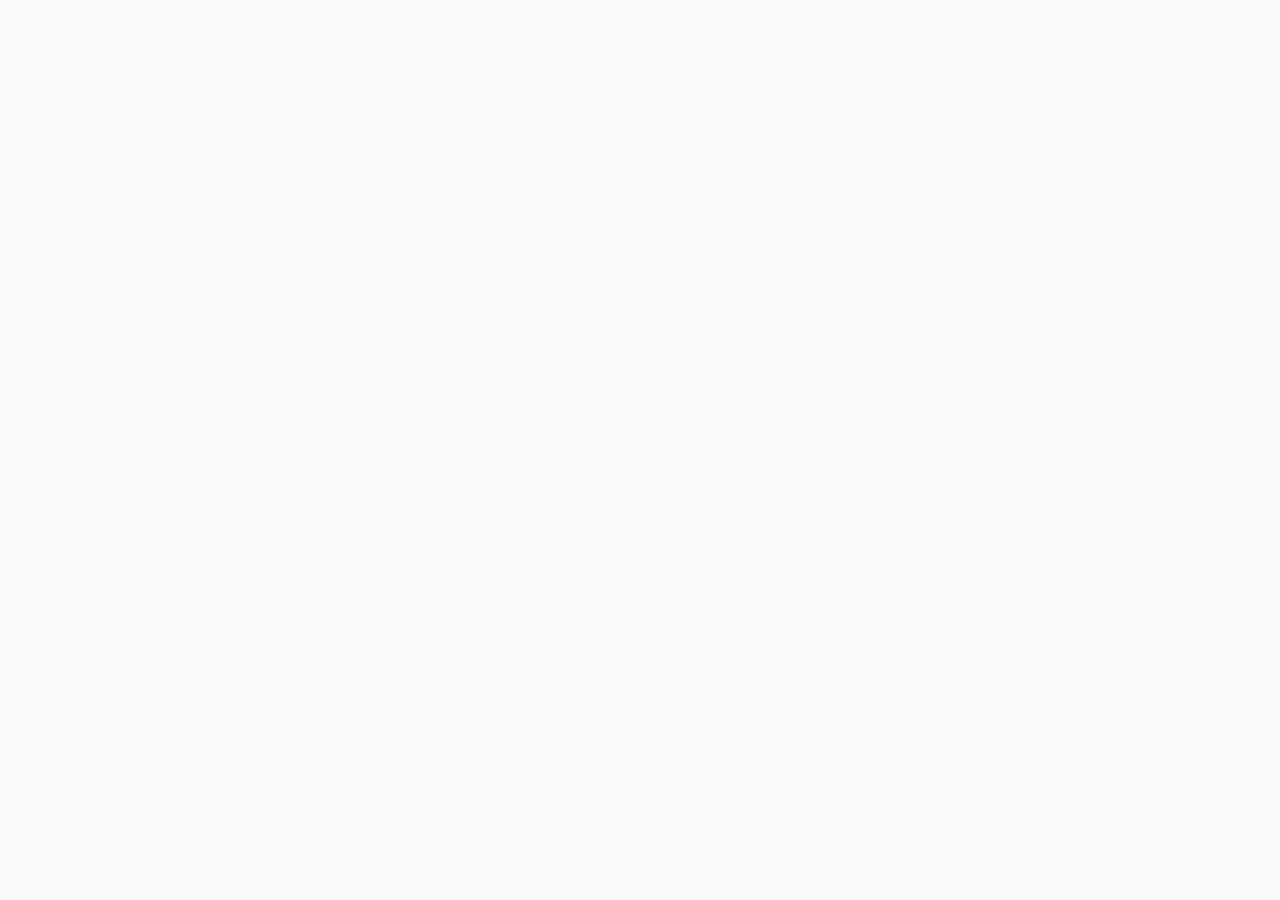
==== index.html @ 85c57631 "start project M3L7 Shop" ====
<!DOCTYPE html>
<html lang="ru">
<head>
  <meta charset="UTF-8">
  <meta name="viewport" content="width=device-width, initial-scale=1.0">
  <link rel="preload" href="fonts/lato-v24-latin-regular.woff2" as="font" type="font/woff2" crossorigin>
  <link rel="preload" href="fonts/lato-v24-latin-700.woff2" as="font" type="font/woff2" crossorigin>
  <link rel="stylesheet" href="index.css">
  <title>Рыбатекст</title>
</head>
<body>
  <header class="header">
  </header>
  <main>
  </main>
  <footer class="footer">
  </footer>
</body>
</html>
---- index.css ----
@import url("css/style.css");
@import url("css/normalize.css");
@import url("css/font-face.css")
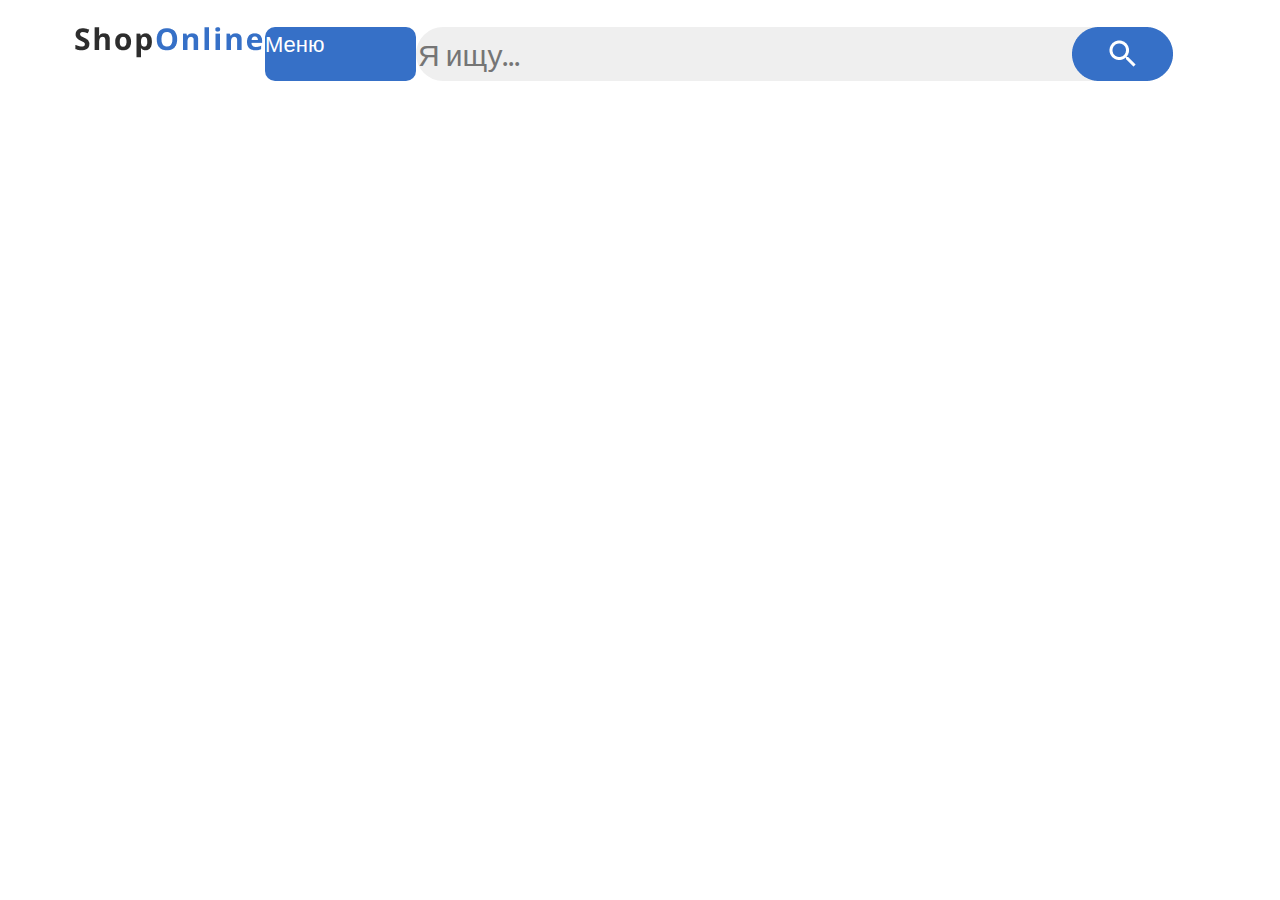
==== commit 70aa9070: "header start grid" ====
--- a/index.html
+++ b/index.html
@@ -6,10 +6,28 @@
   <link rel="preload" href="fonts/lato-v24-latin-regular.woff2" as="font" type="font/woff2" crossorigin>
   <link rel="preload" href="fonts/lato-v24-latin-700.woff2" as="font" type="font/woff2" crossorigin>
   <link rel="stylesheet" href="index.css">
-  <title>Рыбатекст</title>
+  <title>Shop Online</title>
 </head>
 <body>
   <header class="header">
+    <div class="container">
+      <a href="#" class="header__logo">
+        <img src="images/logo.png" alt="Логотип компании">
+      </a>
+      <nav class="header__nav">
+        <a href="#" class="header__nav-menu">Меню
+        </a>
+        <form class="header__nav-search">
+          <input type="text" class="header__nav-search-input" placeholder="Я ищу...">
+          <button type="submit" class="header__nav-search-button">
+            <img src="icons/search_icon.png">
+          </button>
+        </form>
+        <a href="#" class="header__nav-profile">Профиль</a>
+        <a href="#" class="header__nav-cart">Корзина</a>
+        <a href="#" class="header__nav-favorite">Избранное</a>
+      </nav>
+    </div>
   </header>
   <main>
   </main>
--- a/index.css
+++ b/index.css
@@ -1,3 +1,4 @@
 @import url("css/style.css");
 @import url("css/normalize.css");
-@import url("css/font-face.css")
+@import url("css/font-face.css");
+@import url("css/header.css");
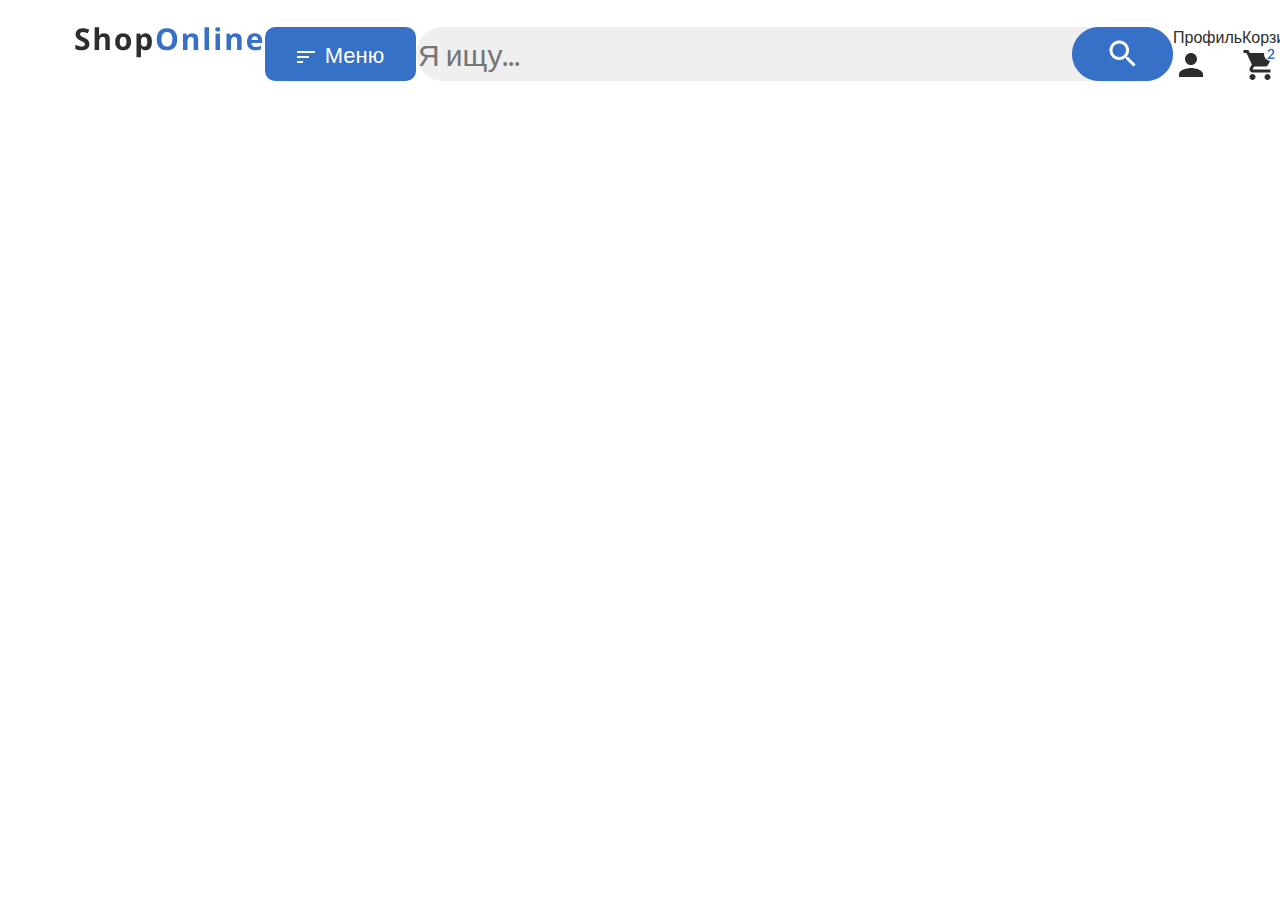
==== commit 4a6768bf: "header тренировка" ====
--- a/index.html
+++ b/index.html
@@ -23,9 +23,15 @@
             <img src="icons/search_icon.png">
           </button>
         </form>
-        <a href="#" class="header__nav-profile">Профиль</a>
-        <a href="#" class="header__nav-cart">Корзина</a>
-        <a href="#" class="header__nav-favorite">Избранное</a>
+        <a href="#" class="header__nav-link header__nav-profile">Профиль
+          <img src="icons/profile_icon.svg" class="header__nav-profile-img" alt="иконка профиля">
+        </a>
+        <a href="#" class="header__nav-link header__nav-cart">Корзина
+          <img src="icons/cart_icon.svg" class="header__nav-cart-img" alt="иконка корзины">
+        </a>
+        <a href="#" class="header__nav-link header__nav-favorite">Избранное
+          <img src="icons/favorite_icon.svg" class="header__nav-favorite-img" alt="иконка избранное">
+        </a>
       </nav>
     </div>
   </header>
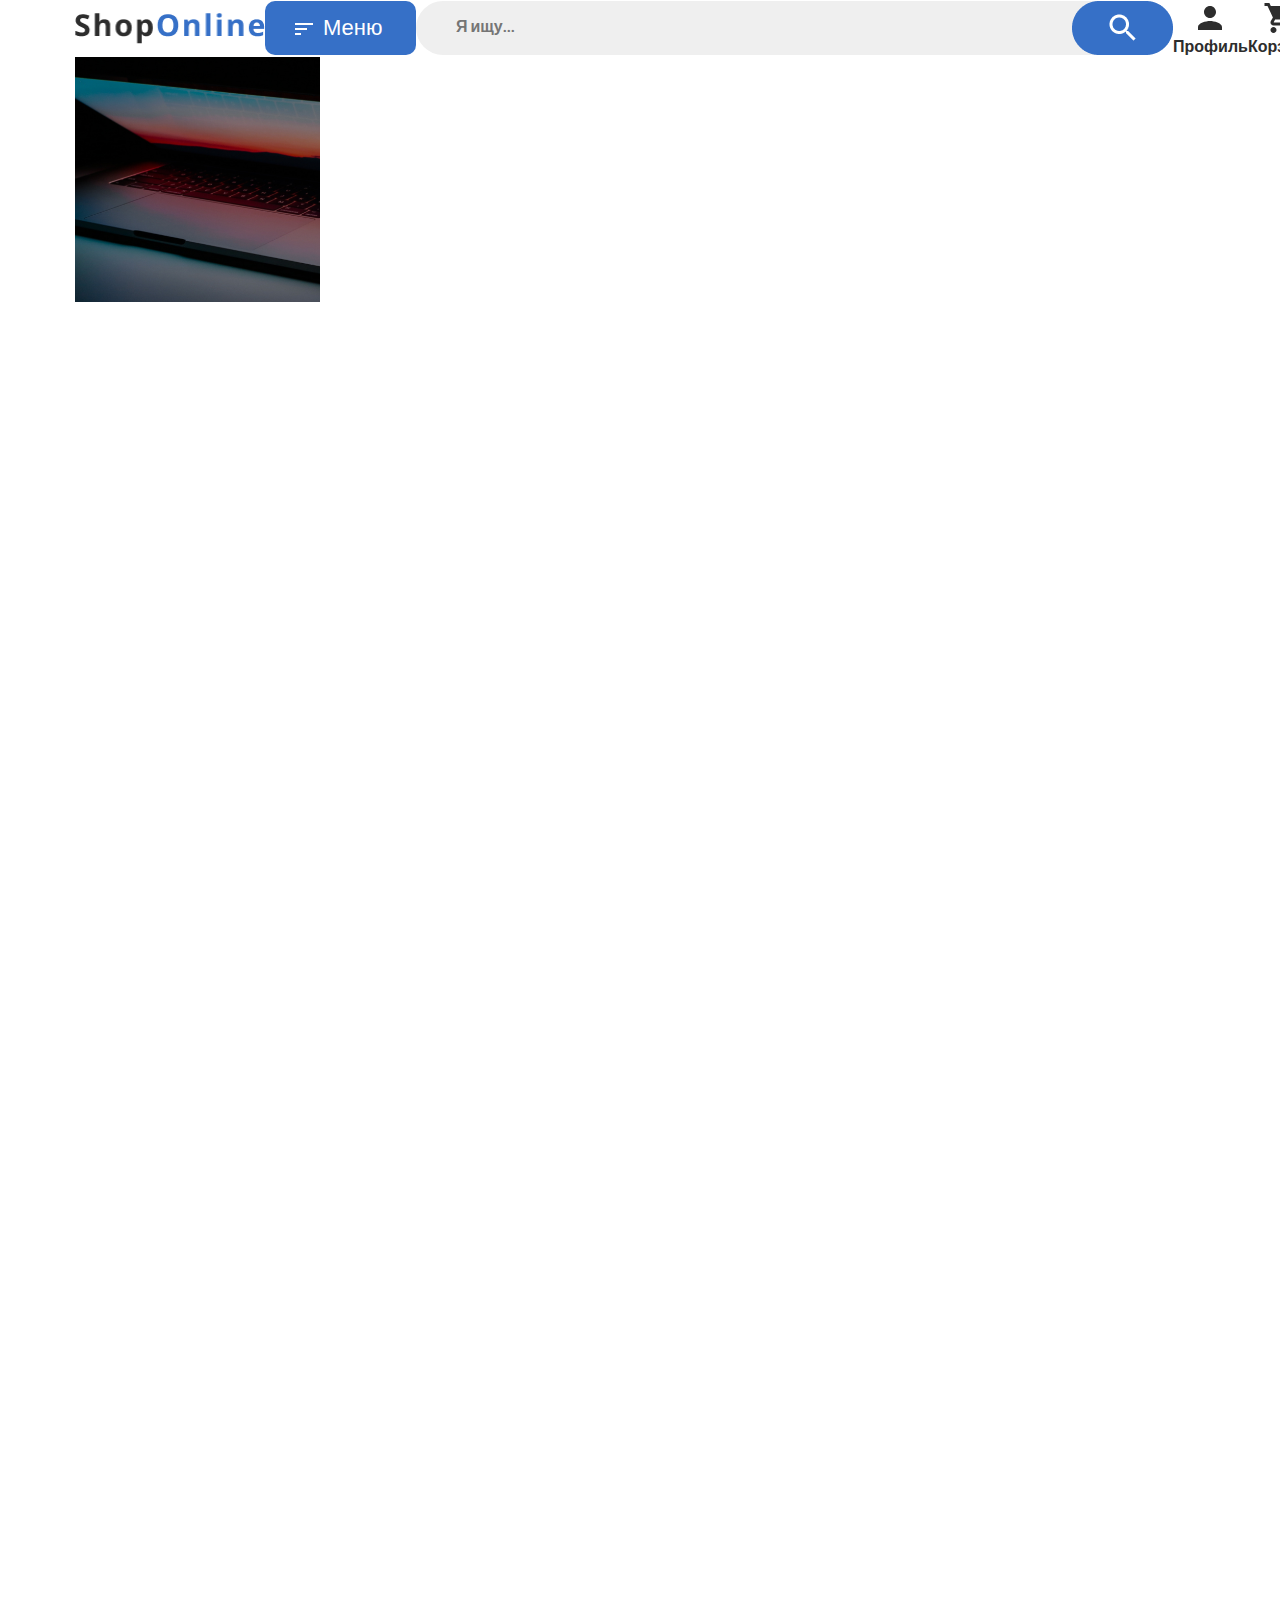
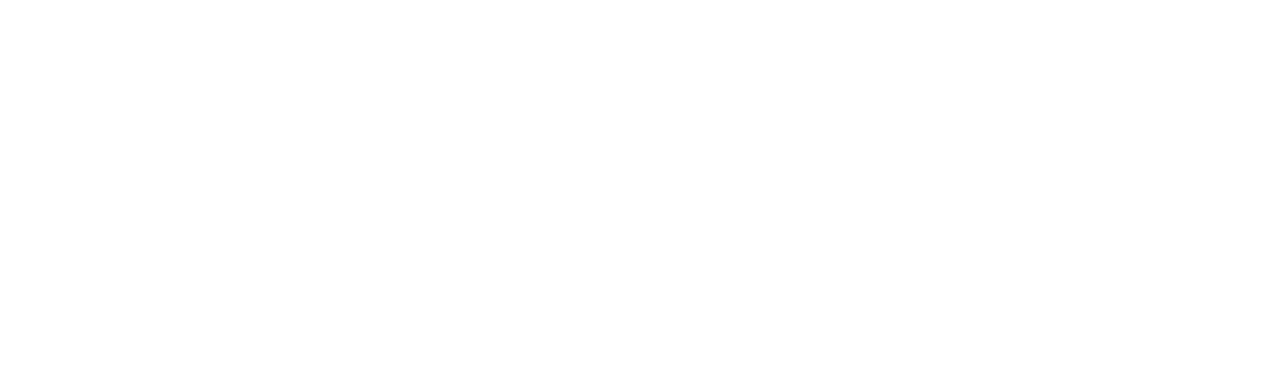
==== commit a3f77b7c: "grid new" ====
--- a/index.html
+++ b/index.html
@@ -11,31 +11,61 @@
 <body>
   <header class="header">
     <div class="container">
-      <a href="#" class="header__logo">
-        <img src="images/logo.png" alt="Логотип компании">
-      </a>
-      <nav class="header__nav">
-        <a href="#" class="header__nav-menu">Меню
+      <div class="header__grid">
+        <a href="#" class="header__logo">
+          <img src="images/logo.png" class="header__logo-img" alt="Логотип компании">
         </a>
-        <form class="header__nav-search">
-          <input type="text" class="header__nav-search-input" placeholder="Я ищу...">
-          <button type="submit" class="header__nav-search-button">
-            <img src="icons/search_icon.png">
-          </button>
-        </form>
-        <a href="#" class="header__nav-link header__nav-profile">Профиль
-          <img src="icons/profile_icon.svg" class="header__nav-profile-img" alt="иконка профиля">
-        </a>
-        <a href="#" class="header__nav-link header__nav-cart">Корзина
-          <img src="icons/cart_icon.svg" class="header__nav-cart-img" alt="иконка корзины">
-        </a>
-        <a href="#" class="header__nav-link header__nav-favorite">Избранное
-          <img src="icons/favorite_icon.svg" class="header__nav-favorite-img" alt="иконка избранное">
-        </a>
-      </nav>
+          <a href="#" class="header__menu">Меню
+          </a>
+          <form class="header__search">
+            <input type="text" class="header__search-input" placeholder="Я ищу...">
+            <button type="submit" class="header__search-button">
+              <img src="icons/search_icon.png" class="header__search-button-img">
+            </button>
+          </form>
+          <a href="#" class="header__link">
+            <figure class="header__link-figure">
+              <img src="icons/profile_icon.svg" class="header__link-img" alt="иконка профиля">
+              <figcaption class="header__link-figcaption">Профиль
+              </figcaption>
+            </figure>
+          </a>
+          <a href="#" class="header__link">
+            <figure class="header__link-figure">
+              <img src="icons/cart_icon.svg" class="header__link-img" alt="иконка корзины">
+              <figcaption class="header__link-figcaption">Корзина
+              </figcaption>
+            </figure>
+          </a>
+          <a href="#" class="header__link">
+            <figure class="header__link-figure">
+              <img src="icons/favorite_icon.svg" class="header__link-img" alt="иконка избранное">
+              <figcaption class="header__link-figcaption">Избранное
+              </figcaption>
+            </figure>
+          </a>
+      </div>
     </div>
   </header>
-  <main>
+  <main class="main">
+    <section class="content">
+      <div class="container">
+        <div class="content__grid">
+          <div class="content__card banner">banner</div>
+            <img src="images/banner.jpg" class="content__card-img">
+          <div class="content__card book">book</div>
+          <div class="content__card clock">clock</div>
+          <div class="content__card red-shoe">red</div>
+          <div class="content__card shoes">shoes</div>
+          <div class="content__card gift">gift</div>
+          <div class="content__card december">december</div>
+          <div class="content__card year">year</div>
+          <div class="content__card clean">clean</div>
+          <div class="content__card ball">ball</div>
+          <div class="content__card girl">girl</div>          
+        </div>
+      </div>
+    </section>
   </main>
   <footer class="footer">
   </footer>
--- a/index.css
+++ b/index.css
@@ -2,3 +2,4 @@
 @import url("css/normalize.css");
 @import url("css/font-face.css");
 @import url("css/header.css");
+@import url("css/content.css");
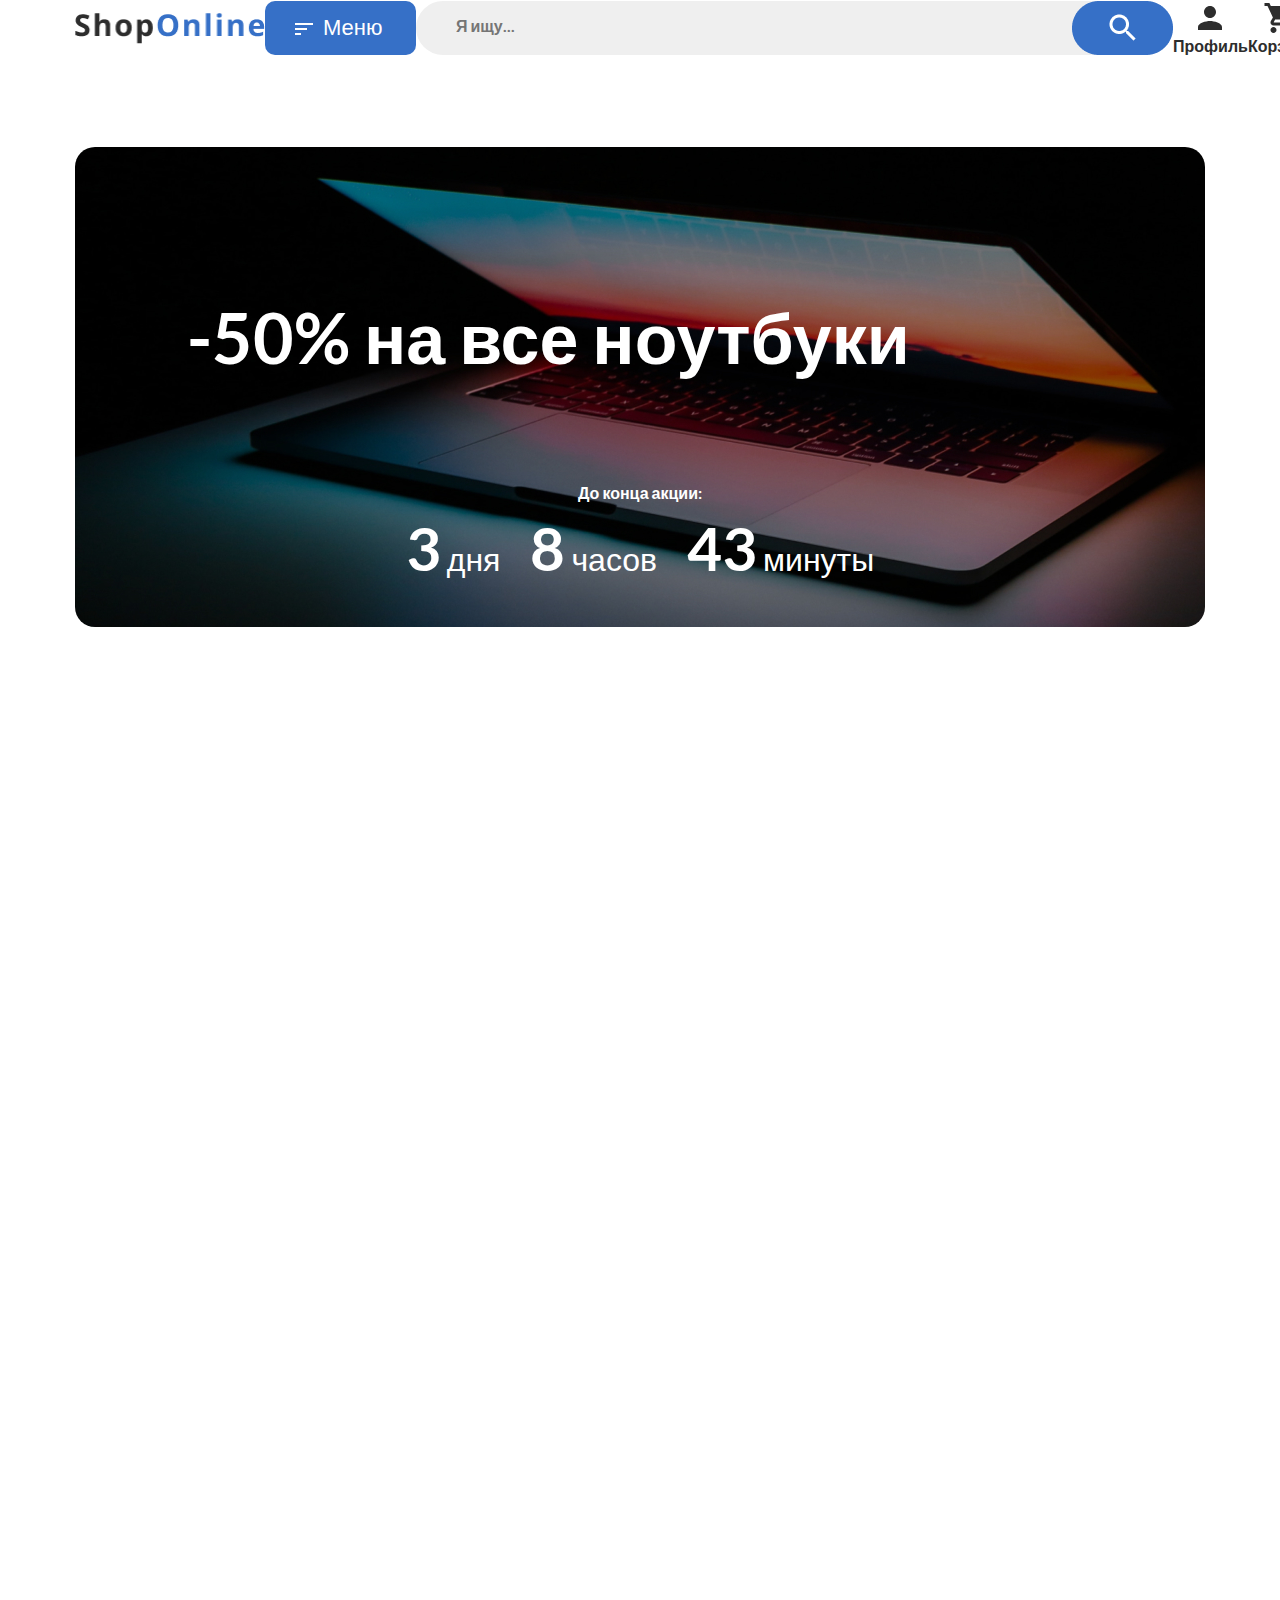
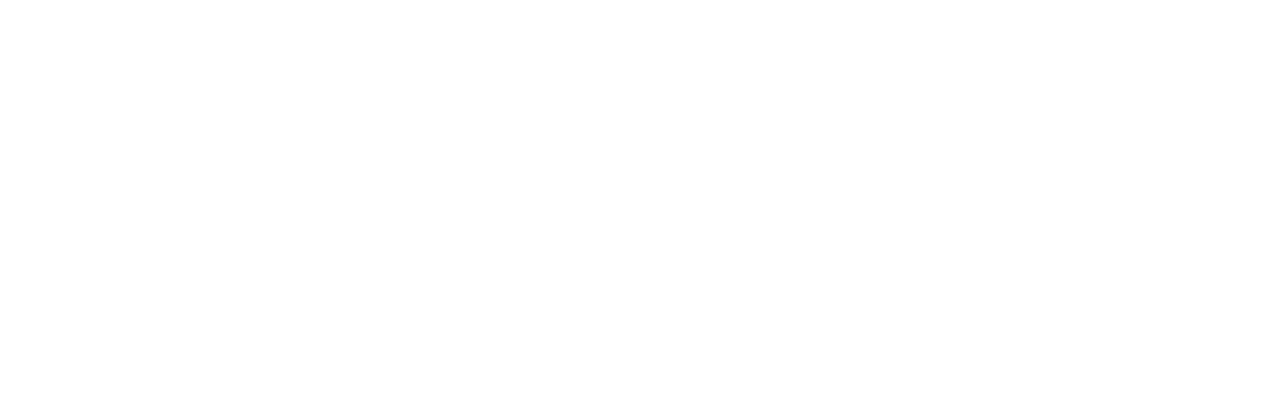
==== commit 05499f28: "banner done" ====
--- a/index.html
+++ b/index.html
@@ -50,9 +50,27 @@
   <main class="main">
     <section class="content">
       <div class="container">
+        <div class="content__banner">
+          <p class="content__banner-text">-50% на все ноутбуки
+          </p>
+          <p class="content__banner-countdown">До конца акции:
+          </p>
+          <div class="countdown">
+            <div class="countdown-item">
+              <span id="days">3</span>
+              <p class="label">дня</p>
+            </div>
+            <div class="countdown-item">
+              <span id="hours">8</span>
+              <p class="label">часов</p>
+            </div>
+            <div class="countdown-item">
+              <span id="minutes">43</span>
+              <p class="label">минуты</p>
+            </div>
+          </div>
+        </div>
         <div class="content__grid">
-          <div class="content__card banner">banner</div>
-            <img src="images/banner.jpg" class="content__card-img">
           <div class="content__card book">book</div>
           <div class="content__card clock">clock</div>
           <div class="content__card red-shoe">red</div>
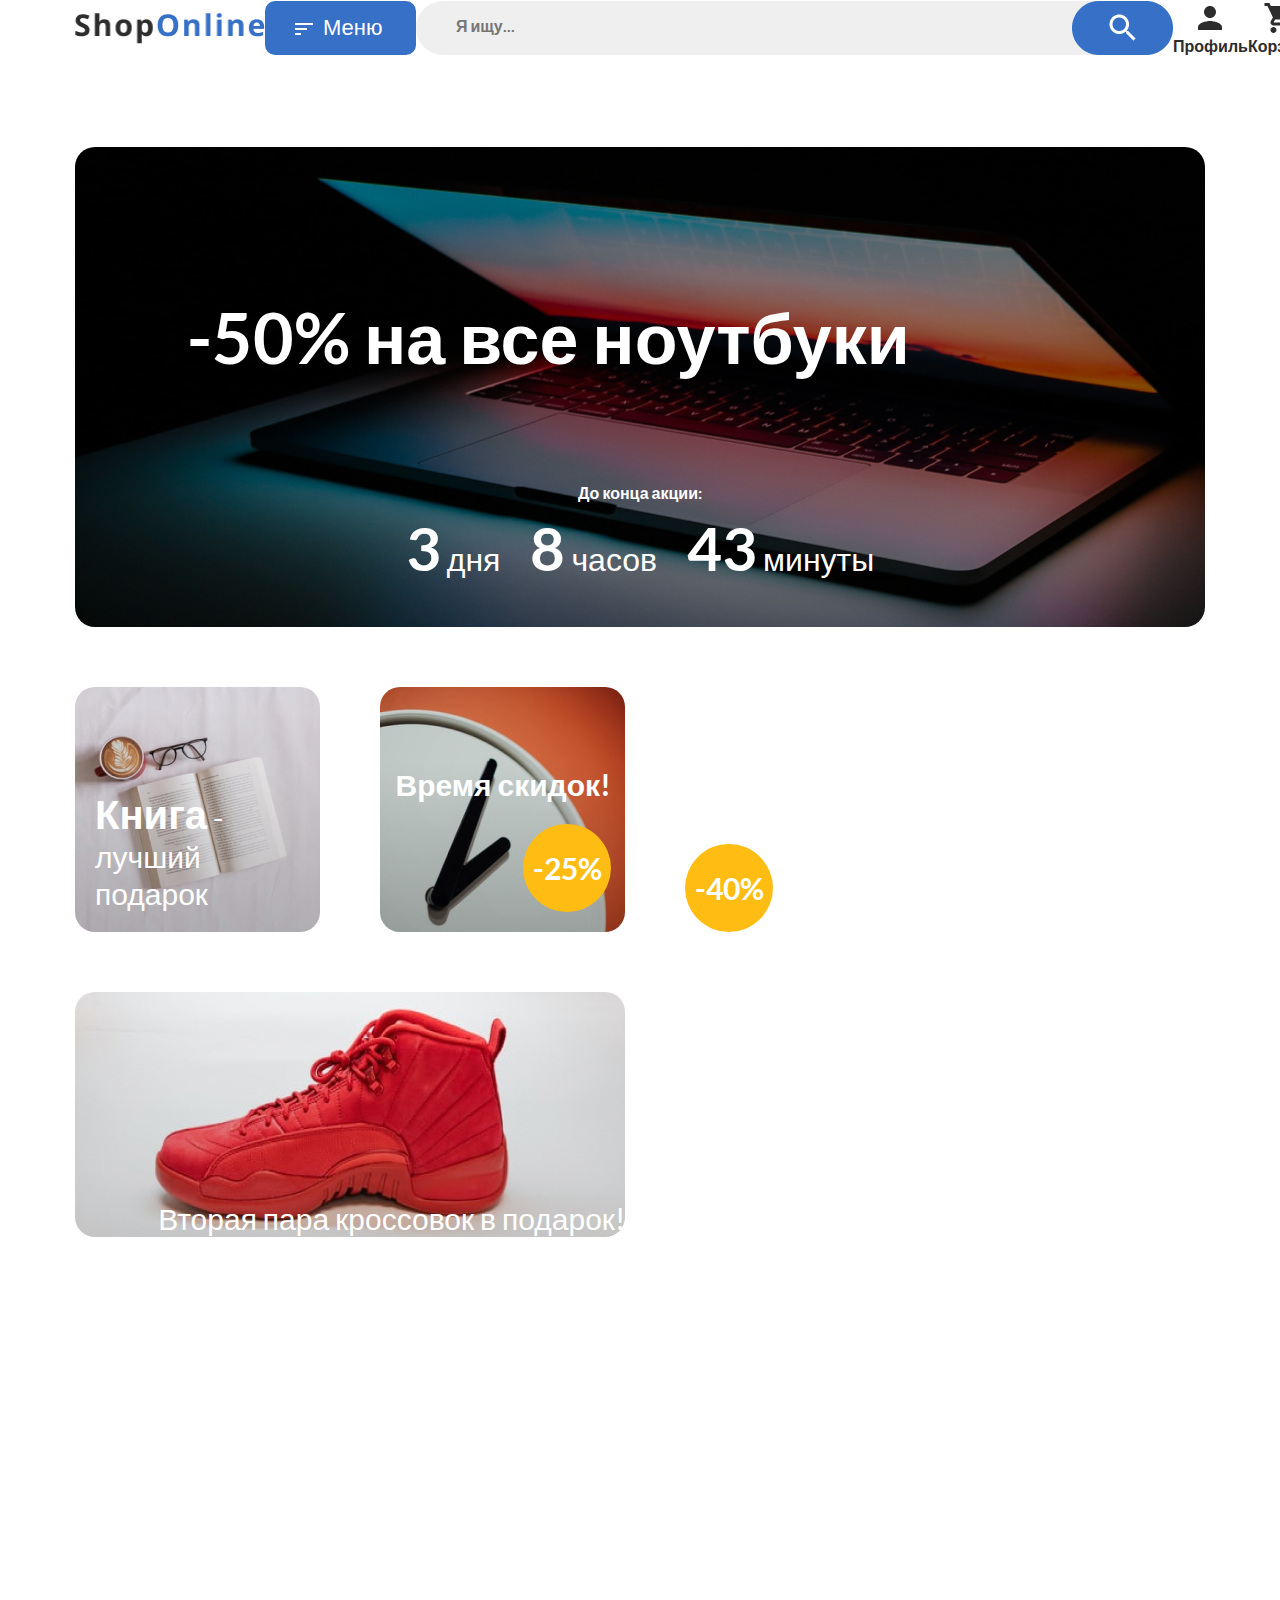
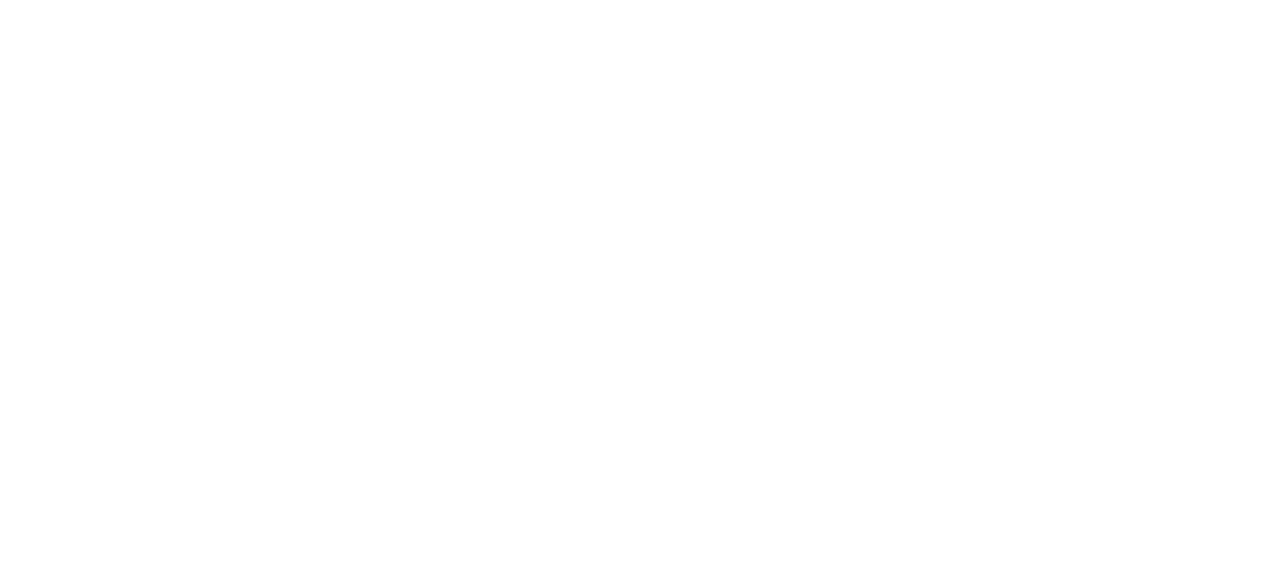
==== commit 4daf03e7: "grid 3 img" ====
--- a/index.html
+++ b/index.html
@@ -71,16 +71,50 @@
           </div>
         </div>
         <div class="content__grid">
-          <div class="content__card book">book</div>
-          <div class="content__card clock">clock</div>
-          <div class="content__card red-shoe">red</div>
-          <div class="content__card shoes">shoes</div>
-          <div class="content__card gift">gift</div>
-          <div class="content__card december">december</div>
-          <div class="content__card year">year</div>
-          <div class="content__card clean">clean</div>
-          <div class="content__card ball">ball</div>
-          <div class="content__card girl">girl</div>          
+          <div class="content__card book">
+            <span class="content__card-book"><b>Книга</b> - лучший подарок
+            </span>
+          </div>
+          <div class="content__card clock">
+            <span class="content__card-clock">Время скидок!
+            </span>
+            <span class="content__card-sale">-25%
+            </span>
+          </div>
+          <div class="content__card red-shoe">
+            <span class="content__card-sale">-40%
+            </span>
+          </div>
+          <div class="content__card shoes">
+            <span class="content__card-shoes">Вторая пара кроссовок в подарок!
+            </span>
+          </div>
+          <div class="content__card gift">
+            <span class="content__card-gift">Идеи новогодних подарков
+            </span>
+          </div>
+          <div class="content__card december">
+            <span class="content__card-december">Выгодно в декабре!
+            </span>
+            <span class="content__card-sale">-15%
+            </span>
+          </div>
+          <div class="content__card year">
+            <span class="content__card-year">Новогодние украшения
+            </span>
+          </div>
+          <div class="content__card girl">
+            <span class="content__card-sale">-55%
+            </span>
+          </div>          
+          <div class="content__card clean">
+            <span class="content__card-sale">-25%
+            </span>
+            <span class="content__card-december">На бытовую химию
+            </span>
+          </div>
+          <div class="content__card ball">
+          </div>
         </div>
       </div>
     </section>
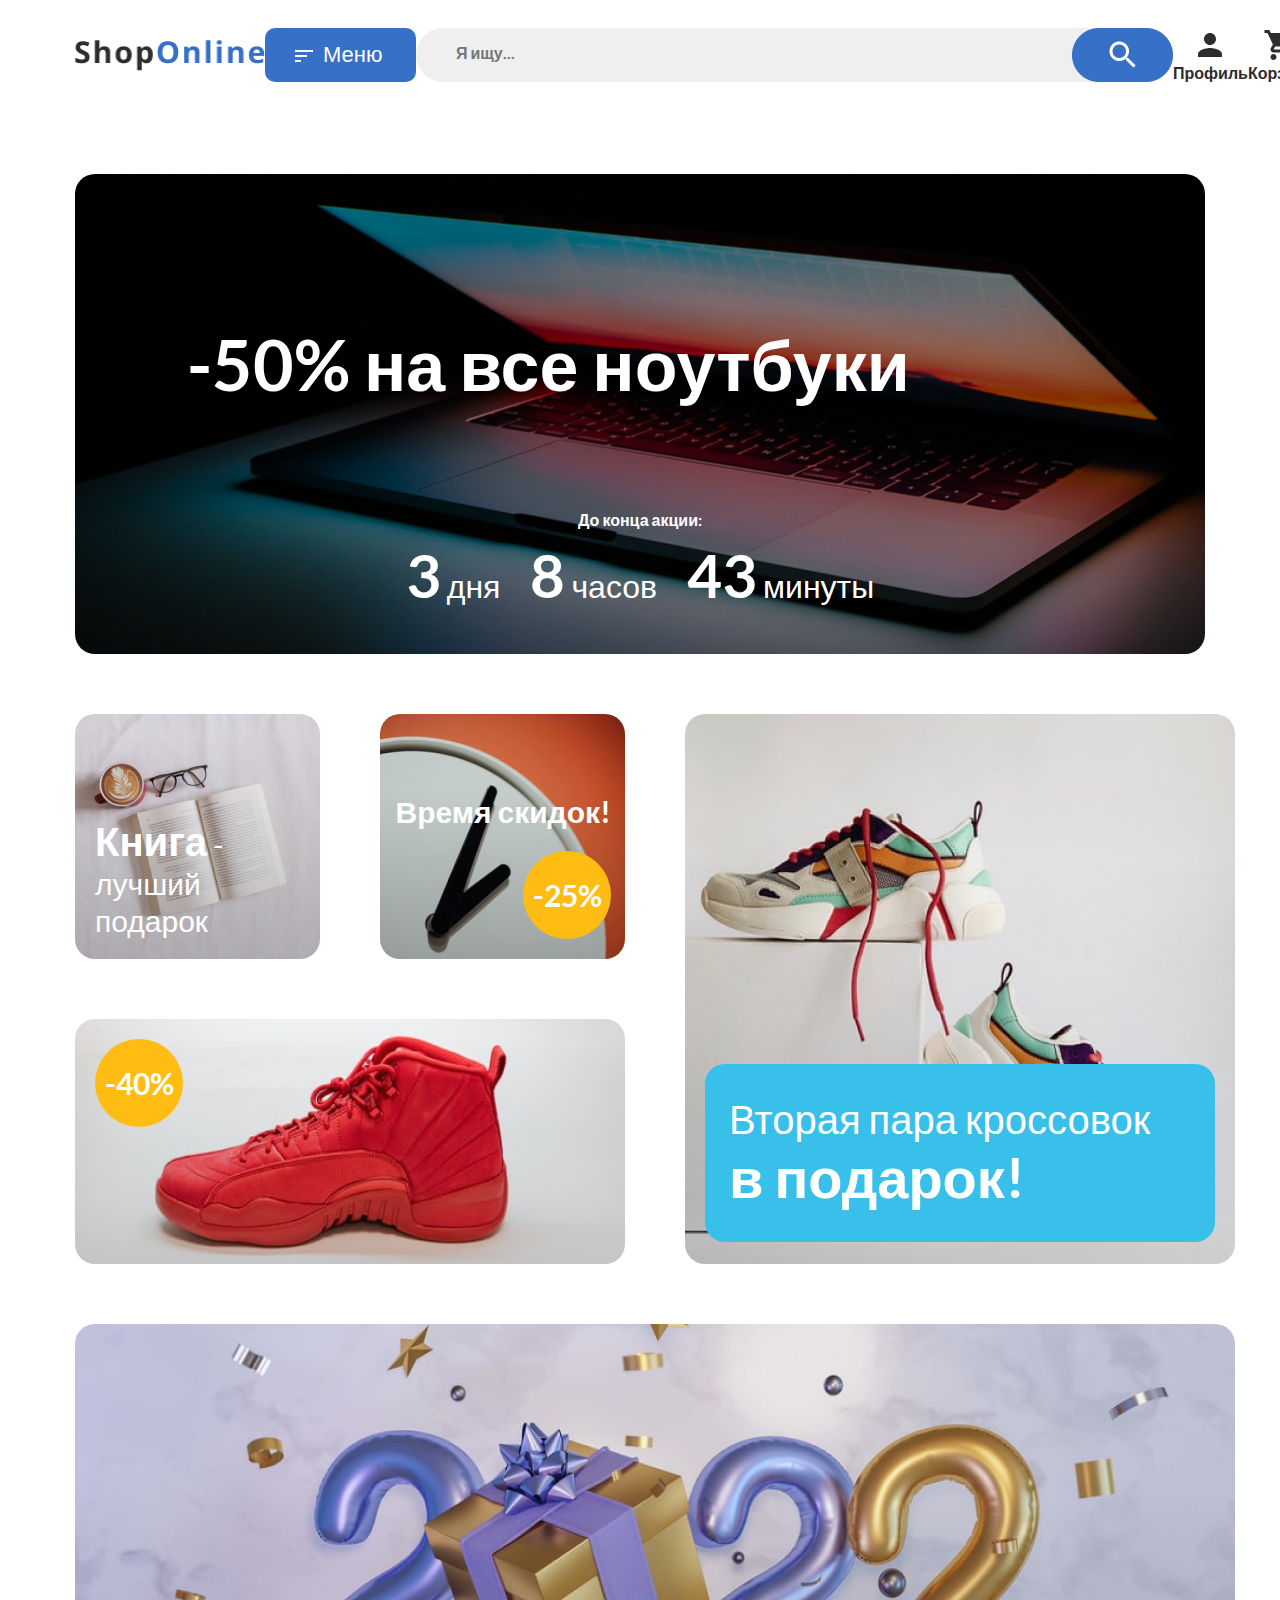
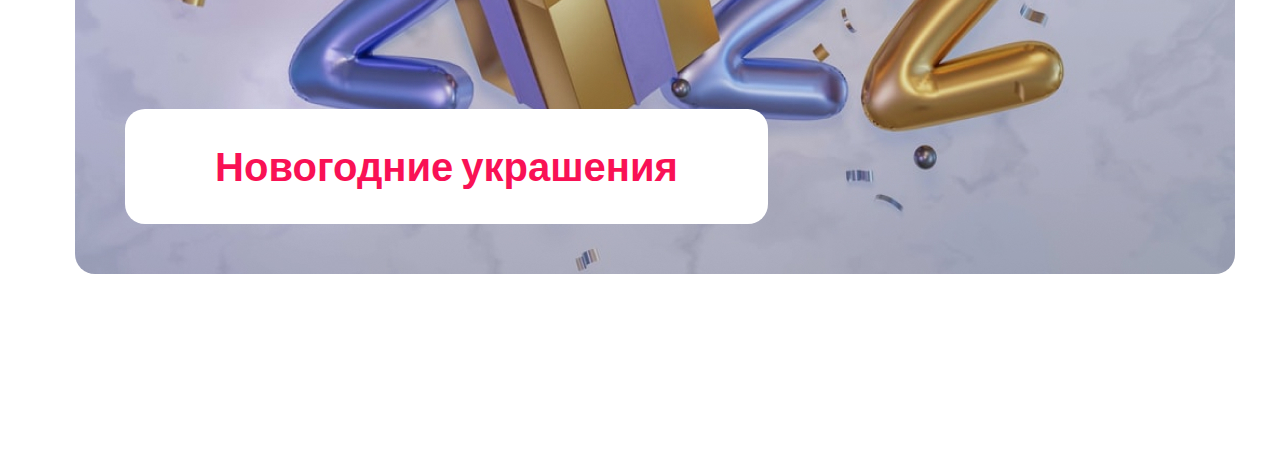
==== commit a082571e: "1920px done" ====
--- a/index.html
+++ b/index.html
@@ -86,7 +86,7 @@
             </span>
           </div>
           <div class="content__card shoes">
-            <span class="content__card-shoes">Вторая пара кроссовок в подарок!
+            <span class="content__card-shoes">Вторая пара кроссовок <b>в подарок!</b>
             </span>
           </div>
           <div class="content__card gift">
@@ -110,7 +110,7 @@
           <div class="content__card clean">
             <span class="content__card-sale">-25%
             </span>
-            <span class="content__card-december">На бытовую химию
+            <span class="content__card-clean">На бытовую химию
             </span>
           </div>
           <div class="content__card ball">
